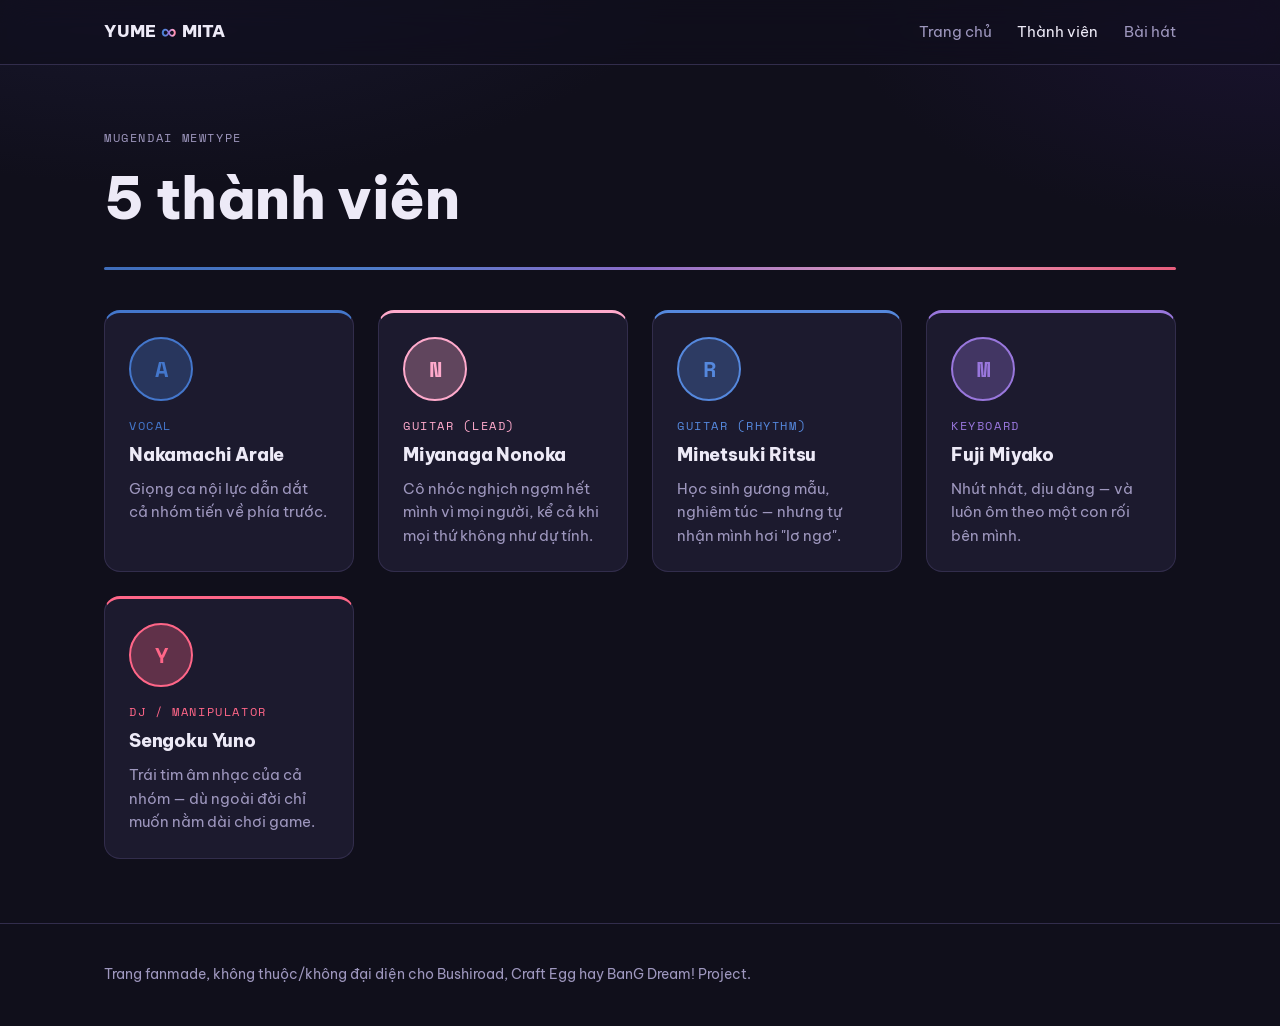
==== members/index.html @ 62a8d334 "Add files via upload" ====
<!DOCTYPE html>
<html lang="vi">
<head>
<meta charset="UTF-8">
<meta name="viewport" content="width=device-width, initial-scale=1.0">
<title>Thành viên — YUME∞MITA</title>
<link rel="preconnect" href="https://fonts.googleapis.com">
<link rel="preconnect" href="https://fonts.gstatic.com" crossorigin>
<link href="https://fonts.googleapis.com/css2?family=Be+Vietnam+Pro:wght@400;500;600;700;800;900&family=Space+Mono:wght@400;700&display=swap" rel="stylesheet">
<link rel="stylesheet" href="../css/style.css">
</head>
<body>

<nav class="nav">
  <div class="nav__inner">
    <a class="nav__logo" href="../index.html">YUME<span class="inf">∞</span>MITA</a>
    <ul class="nav__links">
      <li><a href="../index.html">Trang chủ</a></li>
      <li><a href="index.html" class="is-active">Thành viên</a></li>
      <li><a href="../songs/index.html">Bài hát</a></li>
    </ul>
  </div>
</nav>

<main class="container" style="padding-top:var(--space-5)">
  <p class="eyebrow">Mugendai MewType</p>
  <h1>5 thành viên</h1>
  <hr class="thread-rule">
  <div class="grid" id="members-grid"></div>
</main>

<footer class="site-footer">
  <div class="container">
    <p>Trang fanmade, không thuộc/không đại diện cho Bushiroad, Craft Egg hay BanG Dream! Project.</p>
  </div>
</footer>

<script src="../js/data.js"></script>
<script src="../js/main.js"></script>
<script>
  renderMemberGrid("members-grid", "");
</script>
</body>
</html>
---- css/style.css ----
/* ============================================================
   YUME∞MITA fansite — style.css
   Bảng màu lấy từ màu chính thức của 5 thành viên Mugendai MewType.
   Đổi màu/nội dung ở đây sẽ ảnh hưởng TOÀN BỘ trang (home, thành
   viên, bài hát) vì mọi trang đều dùng chung 1 file này.
   ============================================================ */

:root{
  /* --- nền & chữ: tông "bầu trời đêm / giấc mơ" --- */
  --bg: #100F1B;
  --bg-soft: radial-gradient(60rem 30rem at 12% -10%, #1b1a34 0%, transparent 60%),
             radial-gradient(50rem 26rem at 100% 0%, #1a1330 0%, transparent 55%),
             #100F1B;
  --surface: #1C1A2E;
  --surface-soft: #242138;
  --border: #322D4C;
  --text: #EDEAF7;
  --text-muted: #9E97BE;

  /* --- màu chính thức từng thành viên --- */
  --arale:  #4477CC;
  --nonoka: #FFAACC;
  --ritsu:  #5588DD;
  --miyako: #9977DD;
  --yuno:   #FF6688;

  /* dải màu "sợi chỉ ban nhạc" — thứ tự lạnh -> ấm, dùng làm chữ ký thị giác của trang */
  --thread: linear-gradient(90deg, var(--arale) 0%, var(--ritsu) 25%, var(--miyako) 50%, var(--nonoka) 75%, var(--yuno) 100%);

  --font-display: "Be Vietnam Pro", "Segoe UI", sans-serif;
  --font-mono: "Space Mono", ui-monospace, monospace;

  --radius-s: 10px;
  --radius-m: 16px;
  --radius-l: 24px;

  --space-1: .5rem;
  --space-2: 1rem;
  --space-3: 1.5rem;
  --space-4: 2.5rem;
  --space-5: 4rem;
  --space-6: 6rem;

  --max-w: 1120px;
}

*, *::before, *::after{ box-sizing: border-box; }
html{ scroll-behavior: smooth; }
body{
  margin: 0;
  background: var(--bg-soft);
  color: var(--text);
  font-family: var(--font-display);
  line-height: 1.6;
  -webkit-font-smoothing: antialiased;
}
img{ max-width: 100%; display:block; }
a{ color: inherit; text-decoration: none; }

:focus-visible{
  outline: 2px solid var(--yuno);
  outline-offset: 3px;
  border-radius: 4px;
}

.container{
  max-width: var(--max-w);
  margin: 0 auto;
  padding: 0 var(--space-3);
}

/* ---------- chữ ---------- */
.eyebrow{
  font-family: var(--font-mono);
  text-transform: uppercase;
  letter-spacing: .14em;
  font-size: .72rem;
  color: var(--text-muted);
  margin: 0 0 .4em;
}
h1,h2,h3{ font-weight: 800; margin: 0 0 .4em; letter-spacing: -.01em; }
h1{ font-size: clamp(2.2rem, 6vw, 3.6rem); }
h2{ font-size: clamp(1.5rem, 4vw, 2.1rem); }
h3{ font-size: 1.15rem; }
p{ margin: 0 0 1em; }
.text-muted{ color: var(--text-muted); }

/* ---------- sợi chỉ chia section (chữ ký của trang) ---------- */
.thread-rule{
  height: 3px;
  border: 0;
  border-radius: 3px;
  background: var(--thread);
  margin: 0 0 var(--space-4);
  opacity: .9;
}

/* ---------- nav ---------- */
.nav{
  position: sticky; top:0; z-index: 20;
  backdrop-filter: blur(14px) saturate(140%);
  background: rgba(16,15,27,.72);
  border-bottom: 1px solid var(--border);
}
.nav__inner{
  max-width: var(--max-w); margin:0 auto; padding: .9rem var(--space-3);
  display:flex; align-items:center; justify-content: space-between; gap: 1rem;
}
.nav__logo{
  font-weight: 800; font-size: 1.05rem; display:flex; align-items:center; gap:.3em;
}
.nav__logo .inf{
  background: var(--thread); -webkit-background-clip:text; background-clip:text; color:transparent;
  font-size: 1.3em;
}
.nav__links{ display:flex; gap: 1.6rem; list-style:none; margin:0; padding:0; font-size:.95rem; }
.nav__links a{ color: var(--text-muted); transition: color .15s; }
.nav__links a:hover, .nav__links a.is-active{ color: var(--text); }

/* ---------- hero (trang chủ) ---------- */
.hero{
  padding: var(--space-6) 0 var(--space-5);
  text-align:center;
  position:relative;
  overflow:hidden;
}
.hero::before{
  content:"∞";
  position:absolute; inset:0;
  font-family: var(--font-mono);
  font-size: 34rem; line-height:1;
  color: var(--surface-soft);
  opacity:.35;
  text-align:center;
  top: -8rem;
  z-index:-1;
  pointer-events:none;
}
.hero__word{
  font-size: clamp(2.6rem, 9vw, 5.2rem);
  font-weight: 800;
  letter-spacing: -.02em;
  margin-bottom: .3em;
}
.hero__word .inf{
  background: var(--thread); -webkit-background-clip:text; background-clip:text; color:transparent;
  display:inline-block;
}
@media (prefers-reduced-motion: no-preference){
  .hero__word .inf{ animation: pulse 3.2s ease-in-out infinite; }
}
@keyframes pulse{ 0%,100%{ transform: scale(1); } 50%{ transform: scale(1.06); } }

.hero__tagline{ max-width: 46ch; margin: 0 auto var(--space-4); color: var(--text-muted); font-size: 1.05rem; }
.hero__stats{ display:flex; gap: var(--space-4); justify-content:center; flex-wrap:wrap; margin-top: var(--space-3); }
.hero__stat b{ display:block; font-size: 1.6rem; font-family: var(--font-mono); }
.hero__stat span{ font-size:.8rem; color:var(--text-muted); }

/* ---------- section ---------- */
.section{ padding: var(--space-5) 0; }
.section__head{ display:flex; align-items:flex-end; justify-content:space-between; gap:1rem; margin-bottom: var(--space-3); flex-wrap:wrap; }
.section__head a{ font-family: var(--font-mono); font-size:.85rem; color: var(--text-muted); white-space:nowrap; }
.section__head a:hover{ color: var(--text); }

/* ---------- lưới thẻ ---------- */
.grid{ display:grid; grid-template-columns: repeat(auto-fit, minmax(220px,1fr)); gap: var(--space-3); }

/* ---------- member card ---------- */
.member-card{
  --accent: var(--yuno);
  background: var(--surface);
  border: 1px solid var(--border);
  border-top: 3px solid var(--accent);
  border-radius: var(--radius-m);
  padding: var(--space-3);
  transition: transform .18s ease, border-color .18s ease, background .18s ease;
  display:block;
}
.member-card:hover{ transform: translateY(-4px); background: var(--surface-soft); }
.member-card__avatar{
  width: 64px; height:64px; border-radius:50%;
  background: color-mix(in srgb, var(--accent) 30%, var(--surface));
  border: 2px solid var(--accent);
  color: var(--accent);
  display:flex; align-items:center; justify-content:center;
  font-family: var(--font-mono); font-size: 1.4rem; font-weight:700;
  margin-bottom: var(--space-2);
}
.member-card .eyebrow{ color: var(--accent); }
.member-card__tagline{ font-size:.92rem; color: var(--text-muted); margin:0; }

/* ---------- trang chi tiết thành viên ---------- */
.member-hero{
  --accent: var(--yuno);
  border-radius: var(--radius-l);
  padding: var(--space-4);
  background: linear-gradient(160deg, color-mix(in srgb, var(--accent) 22%, var(--surface)) 0%, var(--surface) 65%);
  border: 1px solid var(--border);
  display:flex; gap: var(--space-4); align-items:center; flex-wrap:wrap;
  margin-bottom: var(--space-4);
}
.member-hero__avatar{
  width: 120px; height:120px; border-radius:50%; flex-shrink:0;
  background: color-mix(in srgb, var(--accent) 32%, var(--surface));
  border: 3px solid var(--accent); color: var(--accent);
  display:flex; align-items:center; justify-content:center;
  font-family: var(--font-mono); font-size: 2.6rem; font-weight:700;
}
.member-hero .eyebrow{ color: var(--accent); }

.stat-panel{
  display:grid; grid-template-columns: repeat(auto-fit,minmax(160px,1fr));
  gap: 1px; background: var(--border);
  border: 1px solid var(--border); border-radius: var(--radius-m);
  overflow:hidden; margin-bottom: var(--space-4);
}
.stat-panel__item{ background: var(--surface); padding: var(--space-2) var(--space-3); }
.stat-panel__item .eyebrow{ margin-bottom:.25em; }
.stat-panel__item strong{ font-family: var(--font-mono); font-size:1.05rem; }

.credit-chip{
  display:inline-block; font-family: var(--font-mono); font-size:.78rem;
  border: 1px solid var(--border); border-radius: 999px; padding: .3em .9em;
  margin: 0 .4em .4em 0; color: var(--text-muted);
}

/* ---------- song card / list ---------- */
.song-card{
  background: var(--surface); border:1px solid var(--border); border-radius: var(--radius-m);
  padding: var(--space-3); display:flex; flex-direction:column; gap:.6em;
  transition: transform .18s ease, background .18s ease;
}
.song-card:hover{ transform: translateY(-4px); background: var(--surface-soft); }
.song-card__title{ font-family: var(--font-mono); font-size:1.05rem; font-weight:700; }
.song-card__credits{ display:flex; flex-wrap:wrap; gap:.3em; }
.song-card__credits .dot{
  width:.55em; height:.55em; border-radius:50%; display:inline-block; margin-right:.35em;
}

.lyrics-grid{ display:grid; grid-template-columns: 1fr 1fr; gap: var(--space-3); margin-bottom: var(--space-3); }
@media (max-width: 760px){ .lyrics-grid{ grid-template-columns: 1fr; } }
.lyrics-box{
  background: var(--surface); border:1px dashed var(--border); border-radius: var(--radius-m);
  padding: var(--space-3); min-height: 220px; white-space: pre-wrap;
  color: var(--text-muted); font-size:.95rem;
}
.lyrics-box strong{ display:block; color: var(--text); margin-bottom:.6em; font-family: var(--font-mono); font-size:.85rem; text-transform:uppercase; letter-spacing:.08em; }
.note-box{
  background: var(--surface); border:1px dashed var(--border); border-radius: var(--radius-m);
  padding: var(--space-3); color: var(--text-muted); font-size:.92rem;
}

/* ---------- footer ---------- */
.site-footer{ border-top:1px solid var(--border); padding: var(--space-4) 0; margin-top: var(--space-5); }
.site-footer p{ color: var(--text-muted); font-size:.85rem; margin:0; }

/* ---------- misc ---------- */
.btn{
  display:inline-block; font-family: var(--font-mono); font-size:.85rem;
  border:1px solid var(--border); border-radius:999px; padding:.7em 1.4em;
  color: var(--text); transition: border-color .15s, background .15s;
}
.btn:hover{ border-color: var(--yuno); background: var(--surface-soft); }
.empty-state{ text-align:center; padding: var(--space-5) 0; color: var(--text-muted); }
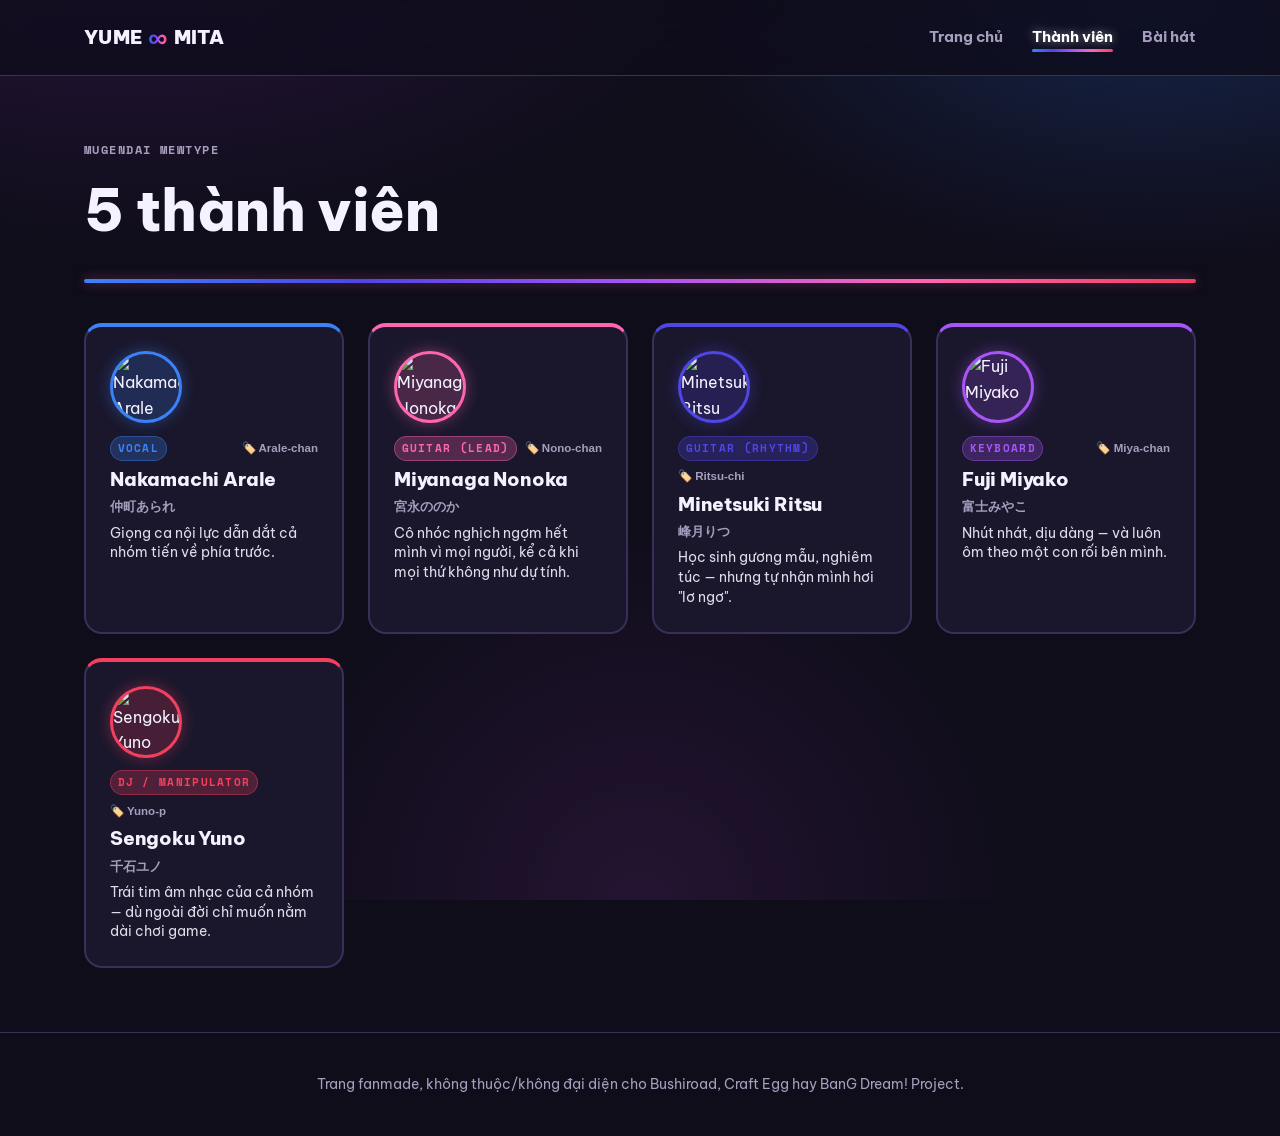
==== commit cfd5fcf5: "Add files via upload" ====
--- a/members/index.html
+++ b/members/index.html
@@ -8,6 +8,7 @@
 <link rel="preconnect" href="https://fonts.gstatic.com" crossorigin>
 <link href="https://fonts.googleapis.com/css2?family=Be+Vietnam+Pro:wght@400;500;600;700;800;900&family=Space+Mono:wght@400;700&display=swap" rel="stylesheet">
 <link rel="stylesheet" href="../css/style.css">
+<link rel="stylesheet" href="https://cdnjs.cloudflare.com/ajax/libs/font-awesome/6.5.1/css/all.min.css">
 </head>
 <body>
 
--- a/css/style.css
+++ b/css/style.css
@@ -1,38 +1,37 @@
 /* ============================================================
    YUME∞MITA fansite — style.css
-   Bảng màu lấy từ màu chính thức của 5 thành viên Mugendai MewType.
-   Đổi màu/nội dung ở đây sẽ ảnh hưởng TOÀN BỘ trang (home, thành
-   viên, bài hát) vì mọi trang đều dùng chung 1 file này.
+   Giao diện rực rỡ phong cách Yumemita / BanG Dream!
    ============================================================ */
 
 :root{
-  /* --- nền & chữ: tông "bầu trời đêm / giấc mơ" --- */
-  --bg: #100F1B;
-  --bg-soft: radial-gradient(60rem 30rem at 12% -10%, #1b1a34 0%, transparent 60%),
-             radial-gradient(50rem 26rem at 100% 0%, #1a1330 0%, transparent 55%),
-             #100F1B;
-  --surface: #1C1A2E;
-  --surface-soft: #242138;
-  --border: #322D4C;
-  --text: #EDEAF7;
-  --text-muted: #9E97BE;
-
-  /* --- màu chính thức từng thành viên --- */
-  --arale:  #4477CC;
-  --nonoka: #FFAACC;
-  --ritsu:  #5588DD;
-  --miyako: #9977DD;
-  --yuno:   #FF6688;
-
-  /* dải màu "sợi chỉ ban nhạc" — thứ tự lạnh -> ấm, dùng làm chữ ký thị giác của trang */
+  --bg: #0f0d1a;
+  --bg-soft: radial-gradient(65rem 35rem at 10% -10%, #2a163d 0%, transparent 60%),
+             radial-gradient(55rem 30rem at 90% 0%, #162447 0%, transparent 55%),
+             radial-gradient(40rem 40rem at 50% 100%, #241432 0%, transparent 60%),
+             #0f0d1a;
+  --surface: #1a172c;
+  --surface-soft: #231f3b;
+  --surface-hover: #2d284a;
+  --border: #383058;
+  --border-light: #4c4276;
+  --text: #f5f2ff;
+  --text-muted: #a69ebd;
+
+  /* màu chính thức 5 thành viên Mugendai MewType */
+  --arale:  #3b82f6; 
+  --nonoka: #ff66b2; 
+  --ritsu:  #4f46e5; 
+  --miyako: #a855f7; 
+  --yuno:   #f43f5e; 
+
   --thread: linear-gradient(90deg, var(--arale) 0%, var(--ritsu) 25%, var(--miyako) 50%, var(--nonoka) 75%, var(--yuno) 100%);
 
   --font-display: "Be Vietnam Pro", "Segoe UI", sans-serif;
   --font-mono: "Space Mono", ui-monospace, monospace;
 
   --radius-s: 10px;
-  --radius-m: 16px;
-  --radius-l: 24px;
+  --radius-m: 18px;
+  --radius-l: 28px;
 
   --space-1: .5rem;
   --space-2: 1rem;
@@ -41,7 +40,7 @@
   --space-5: 4rem;
   --space-6: 6rem;
 
-  --max-w: 1120px;
+  --max-w: 1160px;
 }
 
 *, *::before, *::after{ box-sizing: border-box; }
@@ -49,6 +48,7 @@
 body{
   margin: 0;
   background: var(--bg-soft);
+  background-attachment: fixed;
   color: var(--text);
   font-family: var(--font-display);
   line-height: 1.6;
@@ -58,9 +58,9 @@
 a{ color: inherit; text-decoration: none; }
 
 :focus-visible{
-  outline: 2px solid var(--yuno);
+  outline: 2px solid var(--nonoka);
   outline-offset: 3px;
-  border-radius: 4px;
+  border-radius: 6px;
 }
 
 .container{
@@ -69,55 +69,57 @@
   padding: 0 var(--space-3);
 }
 
-/* ---------- chữ ---------- */
 .eyebrow{
   font-family: var(--font-mono);
   text-transform: uppercase;
-  letter-spacing: .14em;
-  font-size: .72rem;
+  letter-spacing: .12em;
+  font-size: .75rem;
+  font-weight: 700;
   color: var(--text-muted);
   margin: 0 0 .4em;
 }
 h1,h2,h3{ font-weight: 800; margin: 0 0 .4em; letter-spacing: -.01em; }
 h1{ font-size: clamp(2.2rem, 6vw, 3.6rem); }
-h2{ font-size: clamp(1.5rem, 4vw, 2.1rem); }
-h3{ font-size: 1.15rem; }
+h2{ font-size: clamp(1.5rem, 4vw, 2.2rem); }
+h3{ font-size: 1.2rem; }
 p{ margin: 0 0 1em; }
 .text-muted{ color: var(--text-muted); }
 
-/* ---------- sợi chỉ chia section (chữ ký của trang) ---------- */
 .thread-rule{
-  height: 3px;
+  height: 4px;
   border: 0;
-  border-radius: 3px;
+  border-radius: 4px;
   background: var(--thread);
   margin: 0 0 var(--space-4);
-  opacity: .9;
-}
-
-/* ---------- nav ---------- */
+  box-shadow: 0 0 12px rgba(255,102,178,0.4);
+}
+
 .nav{
-  position: sticky; top:0; z-index: 20;
-  backdrop-filter: blur(14px) saturate(140%);
-  background: rgba(16,15,27,.72);
+  position: sticky; top:0; z-index: 50;
+  backdrop-filter: blur(16px) saturate(160%);
+  background: rgba(15, 13, 26, 0.82);
   border-bottom: 1px solid var(--border);
 }
 .nav__inner{
-  max-width: var(--max-w); margin:0 auto; padding: .9rem var(--space-3);
+  max-width: var(--max-w); margin:0 auto; padding: 1rem var(--space-3);
   display:flex; align-items:center; justify-content: space-between; gap: 1rem;
 }
 .nav__logo{
-  font-weight: 800; font-size: 1.05rem; display:flex; align-items:center; gap:.3em;
+  font-weight: 900; font-size: 1.2rem; display:flex; align-items:center; gap:.3em;
+  letter-spacing: .02em;
 }
 .nav__logo .inf{
   background: var(--thread); -webkit-background-clip:text; background-clip:text; color:transparent;
-  font-size: 1.3em;
-}
-.nav__links{ display:flex; gap: 1.6rem; list-style:none; margin:0; padding:0; font-size:.95rem; }
-.nav__links a{ color: var(--text-muted); transition: color .15s; }
-.nav__links a:hover, .nav__links a.is-active{ color: var(--text); }
-
-/* ---------- hero (trang chủ) ---------- */
+  font-size: 1.4em;
+}
+.nav__links{ display:flex; gap: 1.8rem; list-style:none; margin:0; padding:0; font-size:.95rem; font-weight:700; }
+.nav__links a{ color: var(--text-muted); transition: all .2s ease; position:relative; }
+.nav__links a:hover, .nav__links a.is-active{ color: #ffffff; text-shadow: 0 0 10px rgba(255,255,255,0.5); }
+.nav__links a.is-active::after{
+  content:""; position:absolute; bottom:-6px; left:0; right:0; height:3px;
+  background: var(--thread); border-radius:3px;
+}
+
 .hero{
   padding: var(--space-6) 0 var(--space-5);
   text-align:center;
@@ -128,137 +130,271 @@
   content:"∞";
   position:absolute; inset:0;
   font-family: var(--font-mono);
-  font-size: 34rem; line-height:1;
-  color: var(--surface-soft);
-  opacity:.35;
+  font-size: 36rem; line-height:1;
+  background: var(--thread); -webkit-background-clip:text; background-clip:text; color:transparent;
+  opacity:.12;
   text-align:center;
-  top: -8rem;
+  top: -10rem;
   z-index:-1;
   pointer-events:none;
+  filter: blur(4px);
 }
 .hero__word{
-  font-size: clamp(2.6rem, 9vw, 5.2rem);
-  font-weight: 800;
+  font-size: clamp(2.8rem, 9vw, 5.5rem);
+  font-weight: 900;
   letter-spacing: -.02em;
   margin-bottom: .3em;
+  text-shadow: 0 10px 30px rgba(0,0,0,0.5);
 }
 .hero__word .inf{
   background: var(--thread); -webkit-background-clip:text; background-clip:text; color:transparent;
   display:inline-block;
+  filter: drop-shadow(0 0 15px rgba(255, 102, 178, 0.6));
 }
 @media (prefers-reduced-motion: no-preference){
   .hero__word .inf{ animation: pulse 3.2s ease-in-out infinite; }
 }
-@keyframes pulse{ 0%,100%{ transform: scale(1); } 50%{ transform: scale(1.06); } }
-
-.hero__tagline{ max-width: 46ch; margin: 0 auto var(--space-4); color: var(--text-muted); font-size: 1.05rem; }
+@keyframes pulse{ 0%,100%{ transform: scale(1); } 50%{ transform: scale(1.08); } }
+
+.hero__tagline{ max-width: 48ch; margin: 0 auto var(--space-4); color: var(--text); font-size: 1.1rem; opacity:.9; }
 .hero__stats{ display:flex; gap: var(--space-4); justify-content:center; flex-wrap:wrap; margin-top: var(--space-3); }
-.hero__stat b{ display:block; font-size: 1.6rem; font-family: var(--font-mono); }
-.hero__stat span{ font-size:.8rem; color:var(--text-muted); }
-
-/* ---------- section ---------- */
+.hero__stat{
+  background: rgba(28, 24, 46, 0.7);
+  border: 1px solid var(--border-light);
+  padding: .8rem 1.6rem;
+  border-radius: var(--radius-m);
+  backdrop-filter: blur(8px);
+  box-shadow: 0 8px 20px rgba(0,0,0,0.2);
+}
+.hero__stat b{ display:block; font-size: 1.7rem; font-family: var(--font-mono); color: var(--nonoka); text-shadow: 0 0 10px rgba(255,102,178,0.4); }
+.hero__stat span{ font-size:.82rem; color:var(--text-muted); font-weight:600; }
+
 .section{ padding: var(--space-5) 0; }
 .section__head{ display:flex; align-items:flex-end; justify-content:space-between; gap:1rem; margin-bottom: var(--space-3); flex-wrap:wrap; }
-.section__head a{ font-family: var(--font-mono); font-size:.85rem; color: var(--text-muted); white-space:nowrap; }
-.section__head a:hover{ color: var(--text); }
-
-/* ---------- lưới thẻ ---------- */
+.section__head a{ font-family: var(--font-mono); font-size:.9rem; font-weight:700; color: var(--nonoka); white-space:nowrap; }
+.section__head a:hover{ text-decoration:underline; text-shadow:0 0 8px rgba(255,102,178,0.5); }
+
 .grid{ display:grid; grid-template-columns: repeat(auto-fit, minmax(220px,1fr)); gap: var(--space-3); }
 
-/* ---------- member card ---------- */
 .member-card{
   --accent: var(--yuno);
   background: var(--surface);
-  border: 1px solid var(--border);
-  border-top: 3px solid var(--accent);
+  border: 2px solid var(--border);
+  border-top: 4px solid var(--accent);
   border-radius: var(--radius-m);
   padding: var(--space-3);
-  transition: transform .18s ease, border-color .18s ease, background .18s ease;
-  display:block;
-}
-.member-card:hover{ transform: translateY(-4px); background: var(--surface-soft); }
+  transition: all .25s cubic-bezier(0.175, 0.885, 0.32, 1.275);
+  display:flex; flex-direction:column; gap:.8rem;
+  position:relative;
+  overflow:hidden;
+}
+.member-card:hover{
+  transform: translateY(-6px);
+  border-color: var(--accent);
+  box-shadow: 0 12px 30px rgba(0,0,0,0.4), 0 0 20px color-mix(in srgb, var(--accent) 30%, transparent);
+  background: var(--surface-soft);
+}
+
+.member-card__avatar-wrap, .member-card__avatar{
+  width: 72px; height:72px; border-radius:50%;
+  border: 3px solid var(--accent);
+  box-shadow: 0 0 15px color-mix(in srgb, var(--accent) 40%, transparent);
+  flex-shrink:0; overflow:hidden;
+  background: color-mix(in srgb, var(--accent) 20%, var(--surface));
+  display:flex; align-items:center; justify-content:center;
+}
+.member-card__img{ width:100%; height:100%; object-fit:cover; }
 .member-card__avatar{
-  width: 64px; height:64px; border-radius:50%;
-  background: color-mix(in srgb, var(--accent) 30%, var(--surface));
-  border: 2px solid var(--accent);
+  color: var(--accent); font-family: var(--font-mono); font-size: 1.6rem; font-weight:800;
+}
+.member-card__badge-row{ display:flex; justify-content:space-between; align-items:center; flex-wrap:wrap; gap:.4rem; }
+.member-card__role{
+  background: color-mix(in srgb, var(--accent) 25%, transparent);
   color: var(--accent);
-  display:flex; align-items:center; justify-content:center;
-  font-family: var(--font-mono); font-size: 1.4rem; font-weight:700;
-  margin-bottom: var(--space-2);
-}
-.member-card .eyebrow{ color: var(--accent); }
-.member-card__tagline{ font-size:.92rem; color: var(--text-muted); margin:0; }
-
-/* ---------- trang chi tiết thành viên ---------- */
+  padding: .25em .6em; border-radius: 999px;
+  border: 1px solid color-mix(in srgb, var(--accent) 40%, transparent);
+  font-size: .68rem; margin:0;
+}
+.member-card__nickname{ font-size:.72rem; color: var(--text-muted); font-weight:600; }
+.member-card h3{ margin: .2rem 0 .1rem; font-size: 1.2rem; }
+.member-card__jp{ font-size:.82rem; color: var(--text-muted); font-weight:600; margin-bottom:.4rem; }
+.member-card__tagline{ font-size:.88rem; color: var(--text); margin:0; opacity:.9; line-height:1.4; }
+
 .member-hero{
   --accent: var(--yuno);
   border-radius: var(--radius-l);
   padding: var(--space-4);
-  background: linear-gradient(160deg, color-mix(in srgb, var(--accent) 22%, var(--surface)) 0%, var(--surface) 65%);
-  border: 1px solid var(--border);
+  background: linear-gradient(135deg, color-mix(in srgb, var(--accent) 28%, var(--surface)) 0%, var(--surface) 80%);
+  border: 2px solid color-mix(in srgb, var(--accent) 40%, var(--border));
+  box-shadow: 0 15px 35px rgba(0,0,0,0.3), 0 0 25px color-mix(in srgb, var(--accent) 25%, transparent);
   display:flex; gap: var(--space-4); align-items:center; flex-wrap:wrap;
   margin-bottom: var(--space-4);
 }
-.member-hero__avatar{
-  width: 120px; height:120px; border-radius:50%; flex-shrink:0;
-  background: color-mix(in srgb, var(--accent) 32%, var(--surface));
-  border: 3px solid var(--accent); color: var(--accent);
+.member-hero__avatar-wrap, .member-hero__avatar{
+  width: 130px; height:130px; border-radius:50%; flex-shrink:0;
+  border: 4px solid var(--accent);
+  box-shadow: 0 0 25px color-mix(in srgb, var(--accent) 50%, transparent);
+  overflow:hidden;
+  background: color-mix(in srgb, var(--accent) 30%, var(--surface));
   display:flex; align-items:center; justify-content:center;
-  font-family: var(--font-mono); font-size: 2.6rem; font-weight:700;
-}
-.member-hero .eyebrow{ color: var(--accent); }
+}
+.member-hero__img{ width:100%; height:100%; object-fit:cover; }
+.member-hero__avatar{ color: var(--accent); font-family: var(--font-mono); font-size: 2.8rem; font-weight:800; }
+
+.hero-badges{ display:flex; gap:.5rem; align-items:center; flex-wrap:wrap; margin-bottom:.4rem; }
+.member-role-tag{
+  background: var(--accent); color:#ffffff; font-weight:800; padding:.3em .8em;
+  border-radius:999px; font-size:.75rem; text-shadow:0 1px 2px rgba(0,0,0,0.3);
+}
+.hero-nickname{
+  background: rgba(255,255,255,0.1); border:1px solid rgba(255,255,255,0.2);
+  color: var(--text); padding:.25em .7em; border-radius:999px; font-size:.78rem; font-weight:700;
+}
+.hero-title{ font-size: clamp(2rem, 5vw, 3rem); margin: 0 0 .1em; text-shadow: 0 2px 10px rgba(0,0,0,0.4); }
+.hero-sub{ color: var(--text-muted); font-size:1.05rem; margin:0 0 1rem; }
+
+.social-bar{ display:flex; flex-wrap:wrap; gap:.6rem; margin-top:.8rem; }
+.social-btn{
+  display:inline-flex; align-items:center; gap:.5rem;
+  padding: .5rem 1.1rem; border-radius: 999px;
+  font-size: .82rem; font-weight: 700; color: #ffffff;
+  box-shadow: 0 4px 12px rgba(0,0,0,0.2);
+  transition: all .2s ease;
+  border: 1px solid rgba(255,255,255,0.15);
+}
+.social-btn:hover{ transform: translateY(-3px) scale(1.03); box-shadow: 0 8px 20px rgba(0,0,0,0.35); }
+.social-btn--twitter{ background: #111116; border-color: #33333d; }
+.social-btn--twitter:hover{ background: #1da1f2; }
+.social-btn--instagram{ background: linear-gradient(45deg, #f09433 0%, #e6683c 25%, #dc2743 50%, #cc2366 75%, #bc1888 100%); }
+.social-btn--youtube{ background: #ff0000; }
+.social-btn--tiktok{ background: #010101; border-color: #fe2c55; }
+.social-btn--tiktok:hover{ box-shadow: 0 0 15px #fe2c55; }
+.social-btn--note{ background: #00c48c; }
 
 .stat-panel{
   display:grid; grid-template-columns: repeat(auto-fit,minmax(160px,1fr));
-  gap: 1px; background: var(--border);
-  border: 1px solid var(--border); border-radius: var(--radius-m);
+  gap: 1px; background: var(--border-light);
+  border: 1px solid var(--border-light); border-radius: var(--radius-m);
   overflow:hidden; margin-bottom: var(--space-4);
+  box-shadow: 0 8px 20px rgba(0,0,0,0.2);
 }
 .stat-panel__item{ background: var(--surface); padding: var(--space-2) var(--space-3); }
-.stat-panel__item .eyebrow{ margin-bottom:.25em; }
+.stat-panel__item .eyebrow{ margin-bottom:.25em; color: var(--nonoka); }
 .stat-panel__item strong{ font-family: var(--font-mono); font-size:1.05rem; }
 
+.detail-section{
+  background: var(--surface);
+  border: 1px solid var(--border);
+  border-radius: var(--radius-m);
+  padding: var(--space-3) var(--space-4);
+  margin-bottom: var(--space-4);
+}
+.detail-section h3{ display:flex; align-items:center; gap:.5rem; margin-bottom: 1rem; }
+.section-dot{ width: 10px; height: 10px; border-radius: 50%; display:inline-block; }
+.bio-text{ font-size: 1.02rem; line-height: 1.7; color: var(--text); margin:0; }
+
+.gallery-grid{
+  display: grid;
+  grid-template-columns: repeat(auto-fill, minmax(160px, 1fr));
+  gap: 1rem;
+}
+.gallery-item{
+  position: relative;
+  aspect-ratio: 1;
+  border-radius: var(--radius-s);
+  overflow: hidden;
+  cursor: pointer;
+  border: 2px solid var(--border-light);
+  background: var(--surface-soft);
+  transition: all .25s ease;
+}
+.gallery-item img{
+  width: 100%; height: 100%; object-fit: cover;
+  transition: transform .3s ease;
+}
+.gallery-item:hover{
+  border-color: var(--nonoka);
+  transform: scale(1.03);
+  box-shadow: 0 8px 20px rgba(0,0,0,0.4), 0 0 15px rgba(255,102,178,0.3);
+}
+.gallery-item:hover img{ transform: scale(1.08); }
+.gallery-overlay{
+  position: absolute; inset: 0;
+  background: rgba(15, 13, 26, 0.65);
+  display: flex; align-items: center; justify-content: center;
+  gap: .4rem; color: #ffffff; font-size: .85rem; font-weight: 700;
+  opacity: 0; transition: opacity .25s ease;
+}
+.gallery-item:hover .gallery-overlay{ opacity: 1; }
+
+.lightbox-modal{
+  position: fixed; inset: 0; z-index: 1000;
+  background: rgba(10, 8, 18, 0.88);
+  backdrop-filter: blur(12px);
+  display: flex; align-items: center; justify-content: center;
+  padding: 1.5rem;
+  opacity: 0; pointer-events: none;
+  transition: opacity .25s ease;
+}
+.lightbox-modal.is-open{ opacity: 1; pointer-events: auto; }
+.lightbox-content{
+  position: relative; max-width: 90vw; max-height: 85vh;
+  border-radius: var(--radius-m); overflow: hidden;
+  box-shadow: 0 20px 50px rgba(0,0,0,0.7), 0 0 30px rgba(255,102,178,0.3);
+  border: 2px solid var(--border-light);
+}
+.lightbox-content img{ max-width: 100%; max-height: 85vh; object-fit: contain; }
+.lightbox-close{
+  position: absolute; top: 12px; right: 12px;
+  width: 36px; height: 36px; border-radius: 50%;
+  background: rgba(0,0,0,0.7); color: #ffffff;
+  border: 1px solid rgba(255,255,255,0.3);
+  font-size: 1.5rem; font-weight: bold; cursor: pointer;
+  display: flex; align-items: center; justify-content: center;
+  transition: background .2s ease;
+}
+.lightbox-close:hover{ background: var(--nonoka); border-color: var(--nonoka); }
+
 .credit-chip{
-  display:inline-block; font-family: var(--font-mono); font-size:.78rem;
-  border: 1px solid var(--border); border-radius: 999px; padding: .3em .9em;
-  margin: 0 .4em .4em 0; color: var(--text-muted);
-}
-
-/* ---------- song card / list ---------- */
+  display:inline-block; font-family: var(--font-mono); font-size:.8rem; font-weight:700;
+  background: var(--surface-soft); border: 1px solid var(--border-light);
+  border-radius: 999px; padding: .4em 1em;
+  margin: 0 .4em .4em 0; color: var(--text);
+  box-shadow: 0 2px 8px rgba(0,0,0,0.15);
+}
+
 .song-card{
-  background: var(--surface); border:1px solid var(--border); border-radius: var(--radius-m);
+  background: var(--surface); border:2px solid var(--border); border-radius: var(--radius-m);
   padding: var(--space-3); display:flex; flex-direction:column; gap:.6em;
-  transition: transform .18s ease, background .18s ease;
-}
-.song-card:hover{ transform: translateY(-4px); background: var(--surface-soft); }
-.song-card__title{ font-family: var(--font-mono); font-size:1.05rem; font-weight:700; }
-.song-card__credits{ display:flex; flex-wrap:wrap; gap:.3em; }
+  transition: all .22s ease;
+}
+.song-card:hover{ transform: translateY(-4px); border-color: var(--miyako); background: var(--surface-soft); box-shadow: 0 10px 25px rgba(153,102,255,0.25); }
+.song-card__title{ font-family: var(--font-mono); font-size:1.15rem; font-weight:800; color:var(--text); }
+.song-card__credits{ display:flex; flex-wrap:wrap; gap:.4em; }
 .song-card__credits .dot{
-  width:.55em; height:.55em; border-radius:50%; display:inline-block; margin-right:.35em;
+  width:.65em; height:.65em; border-radius:50%; display:inline-block; margin-right:.35em; box-shadow:0 0 6px currentColor;
 }
 
 .lyrics-grid{ display:grid; grid-template-columns: 1fr 1fr; gap: var(--space-3); margin-bottom: var(--space-3); }
 @media (max-width: 760px){ .lyrics-grid{ grid-template-columns: 1fr; } }
 .lyrics-box{
-  background: var(--surface); border:1px dashed var(--border); border-radius: var(--radius-m);
+  background: var(--surface); border:1px solid var(--border-light); border-radius: var(--radius-m);
   padding: var(--space-3); min-height: 220px; white-space: pre-wrap;
-  color: var(--text-muted); font-size:.95rem;
-}
-.lyrics-box strong{ display:block; color: var(--text); margin-bottom:.6em; font-family: var(--font-mono); font-size:.85rem; text-transform:uppercase; letter-spacing:.08em; }
+  color: var(--text); font-size:.98rem; line-height: 1.7;
+}
+.lyrics-box strong{ display:block; color: var(--nonoka); margin-bottom:.8em; font-family: var(--font-mono); font-size:.85rem; text-transform:uppercase; letter-spacing:.08em; }
 .note-box{
-  background: var(--surface); border:1px dashed var(--border); border-radius: var(--radius-m);
-  padding: var(--space-3); color: var(--text-muted); font-size:.92rem;
-}
-
-/* ---------- footer ---------- */
-.site-footer{ border-top:1px solid var(--border); padding: var(--space-4) 0; margin-top: var(--space-5); }
-.site-footer p{ color: var(--text-muted); font-size:.85rem; margin:0; }
-
-/* ---------- misc ---------- */
+  background: var(--surface); border:1px solid var(--border-light); border-radius: var(--radius-m);
+  padding: var(--space-3); color: var(--text-muted); font-size:.95rem;
+}
+
+.site-footer{ border-top:1px solid var(--border); padding: var(--space-4) 0; margin-top: var(--space-5); text-align:center; }
+.site-footer p{ color: var(--text-muted); font-size:.88rem; margin:0; }
+
 .btn{
-  display:inline-block; font-family: var(--font-mono); font-size:.85rem;
-  border:1px solid var(--border); border-radius:999px; padding:.7em 1.4em;
-  color: var(--text); transition: border-color .15s, background .15s;
-}
-.btn:hover{ border-color: var(--yuno); background: var(--surface-soft); }
+  display:inline-flex; align-items:center; gap:.4rem; font-family: var(--font-mono); font-size:.85rem; font-weight:700;
+  background: var(--surface-soft); border:1px solid var(--border-light); border-radius:999px; padding:.7em 1.4em;
+  color: var(--text); transition: all .2s ease; box-shadow: 0 4px 12px rgba(0,0,0,0.15);
+}
+.btn:hover{ border-color: var(--nonoka); background: var(--nonoka); color:#ffffff; transform:translateY(-2px); }
 .empty-state{ text-align:center; padding: var(--space-5) 0; color: var(--text-muted); }
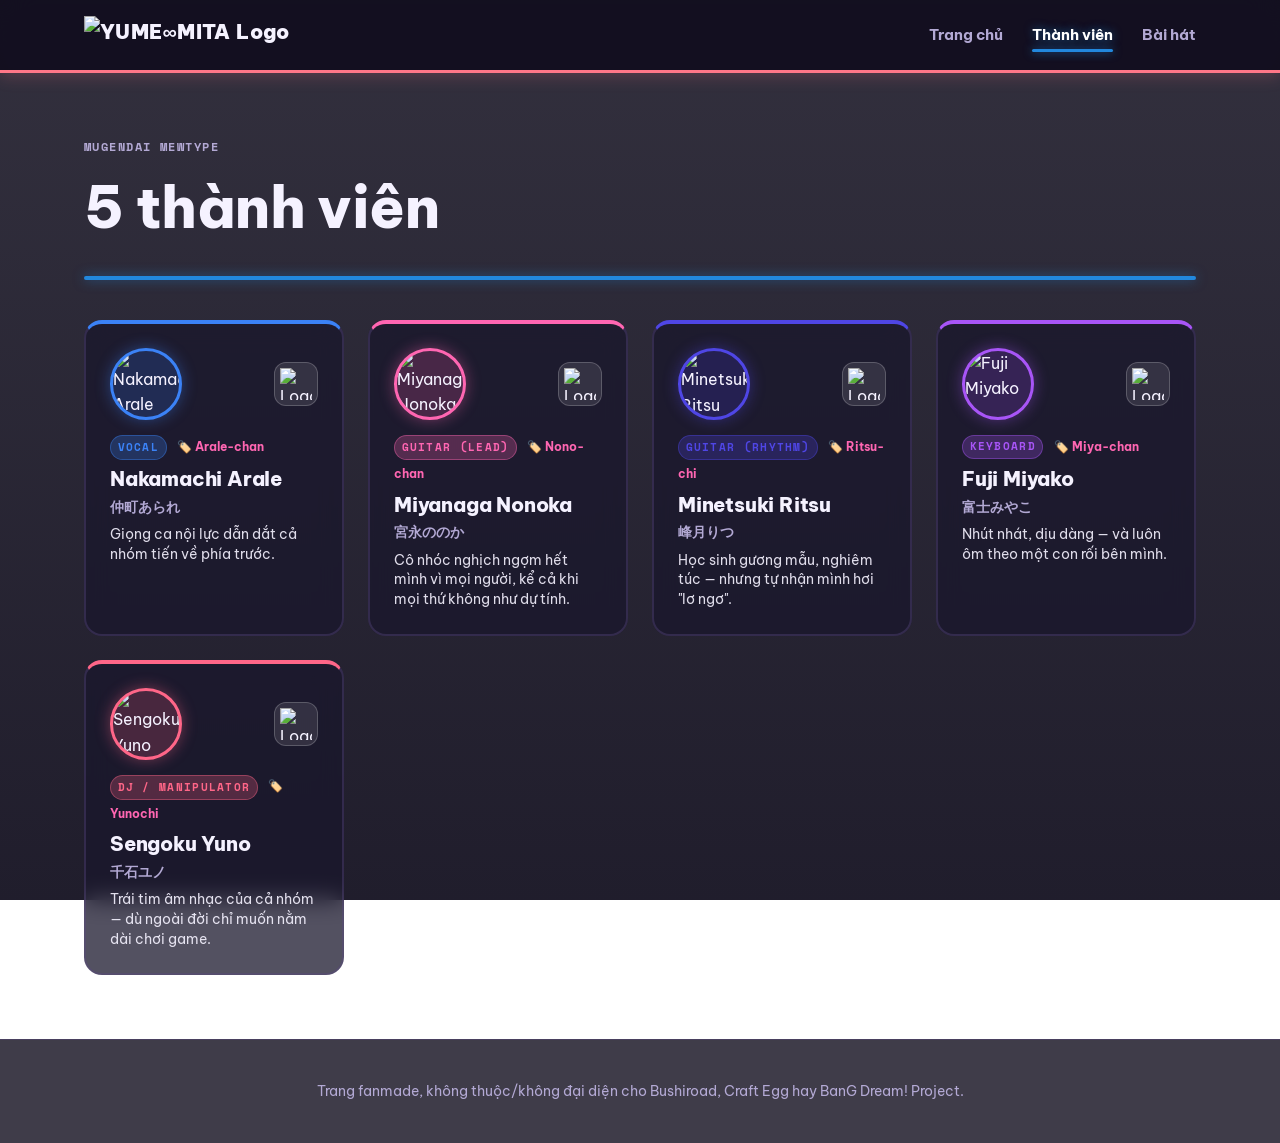
==== commit d920187e: "xd" ====
--- a/members/index.html
+++ b/members/index.html
@@ -14,7 +14,9 @@
 
 <nav class="nav">
   <div class="nav__inner">
-    <a class="nav__logo" href="../index.html">YUME<span class="inf">∞</span>MITA</a>
+    <a class="nav__logo" href="../index.html">
+     <img src="https://anime.bang-dream.com/yumemita/wordpress/wp-content/themes/yumemita_v2/assets/images/img_logo-sub.webp" alt="YUME∞MITA Logo" class="nav__logo-img">
+   </a>
     <ul class="nav__links">
       <li><a href="../index.html">Trang chủ</a></li>
       <li><a href="index.html" class="is-active">Thành viên</a></li>
--- a/css/style.css
+++ b/css/style.css
@@ -1,28 +1,26 @@
 /* ============================================================
-   YUME∞MITA fansite — style.css
-   Giao diện rực rỡ phong cách Yumemita / BanG Dream!
+   YUME∞MITA — css/style.css (BẢN SỬA LỖI HOÀN CHỈNH 100%)
    ============================================================ */
 
 :root{
-  --bg: #0f0d1a;
-  --bg-soft: radial-gradient(65rem 35rem at 10% -10%, #2a163d 0%, transparent 60%),
-             radial-gradient(55rem 30rem at 90% 0%, #162447 0%, transparent 55%),
-             radial-gradient(40rem 40rem at 50% 100%, #241432 0%, transparent 60%),
-             #0f0d1a;
-  --surface: #1a172c;
-  --surface-soft: #231f3b;
-  --surface-hover: #2d284a;
-  --border: #383058;
-  --border-light: #4c4276;
+  /* --- Nền hình ảnh dìm tối --- */
+  --bg-overlay: linear-gradient(180deg, rgba(15, 12, 28, 0.85) 0%, rgba(15, 12, 28, 0.93) 100%);
+  --bg-image: url('https://images.unsplash.com/photo-1518709268805-4e9042af9f23?auto=format&fit=crop&w=1920&q=80');
+  
+  --surface: rgba(26, 23, 44, 0.75);
+  --surface-solid: #1a172c;
+  --surface-soft: rgba(35, 31, 59, 0.85);
+  --border: rgba(88, 72, 128, 0.4);
+  --border-light: rgba(120, 100, 170, 0.5);
   --text: #f5f2ff;
-  --text-muted: #a69ebd;
-
-  /* màu chính thức 5 thành viên Mugendai MewType */
+  --text-muted: #b3a9d4;
+
+  /* Màu chính thức 5 thành viên */
   --arale:  #3b82f6; 
   --nonoka: #ff66b2; 
   --ritsu:  #4f46e5; 
   --miyako: #a855f7; 
-  --yuno:   #f43f5e; 
+  --yuno:   #ff6688; 
 
   --thread: linear-gradient(90deg, var(--arale) 0%, var(--ritsu) 25%, var(--miyako) 50%, var(--nonoka) 75%, var(--yuno) 100%);
 
@@ -31,14 +29,14 @@
 
   --radius-s: 10px;
   --radius-m: 18px;
-  --radius-l: 28px;
+  --radius-l: 24px;
 
   --space-1: .5rem;
   --space-2: 1rem;
   --space-3: 1.5rem;
   --space-4: 2.5rem;
   --space-5: 4rem;
-  --space-6: 6rem;
+  --space-6: 5rem;
 
   --max-w: 1160px;
 }
@@ -47,21 +45,19 @@
 html{ scroll-behavior: smooth; }
 body{
   margin: 0;
-  background: var(--bg-soft);
+  background-image: var(--bg-overlay), var(--bg-image);
+  background-position: center;
+  background-size: cover;
   background-attachment: fixed;
+  background-repeat: no-repeat;
   color: var(--text);
   font-family: var(--font-display);
   line-height: 1.6;
+  min-height: 100vh;
   -webkit-font-smoothing: antialiased;
 }
 img{ max-width: 100%; display:block; }
 a{ color: inherit; text-decoration: none; }
-
-:focus-visible{
-  outline: 2px solid var(--nonoka);
-  outline-offset: 3px;
-  border-radius: 6px;
-}
 
 .container{
   max-width: var(--max-w);
@@ -85,6 +81,7 @@
 p{ margin: 0 0 1em; }
 .text-muted{ color: var(--text-muted); }
 
+/* ---------- Thanh phân cách gạch màu ---------- */
 .thread-rule{
   height: 4px;
   border: 0;
@@ -94,18 +91,20 @@
   box-shadow: 0 0 12px rgba(255,102,178,0.4);
 }
 
-.nav{
+/* ---------- Navigation ---------- */
+.nav {
   position: sticky; top:0; z-index: 50;
   backdrop-filter: blur(16px) saturate(160%);
-  background: rgba(15, 13, 26, 0.82);
-  border-bottom: 1px solid var(--border);
+  background: rgba(15, 12, 28, 0.88);
+  border-bottom: 3px solid #FF7788; /* Thanh màu #FF7788 */
+  box-shadow: 0 4px 15px rgba(255, 119, 136, 0.2);
 }
 .nav__inner{
   max-width: var(--max-w); margin:0 auto; padding: 1rem var(--space-3);
   display:flex; align-items:center; justify-content: space-between; gap: 1rem;
 }
 .nav__logo{
-  font-weight: 900; font-size: 1.2rem; display:flex; align-items:center; gap:.3em;
+  font-weight: 900; font-size: 1.25rem; display:flex; align-items:center; gap:.3em;
   letter-spacing: .02em;
 }
 .nav__logo .inf{
@@ -120,65 +119,61 @@
   background: var(--thread); border-radius:3px;
 }
 
+/* ---------- Hero Section ---------- */
 .hero{
-  padding: var(--space-6) 0 var(--space-5);
+  padding: var(--space-5) 0 var(--space-4);
   text-align:center;
   position:relative;
-  overflow:hidden;
-}
-.hero::before{
-  content:"∞";
-  position:absolute; inset:0;
-  font-family: var(--font-mono);
-  font-size: 36rem; line-height:1;
-  background: var(--thread); -webkit-background-clip:text; background-clip:text; color:transparent;
-  opacity:.12;
-  text-align:center;
-  top: -10rem;
-  z-index:-1;
-  pointer-events:none;
-  filter: blur(4px);
+}
+.hero__banner-wrap{
+  max-width: 650px;
+  margin: 0 auto 1.5rem;
+  position: relative;
+}
+.hero__banner-img{
+  max-height: 180px;
+  margin: 0 auto;
+  object-fit: contain;
+  filter: drop-shadow(0 0 20px rgba(255, 119, 169, 0.4));
 }
 .hero__word{
-  font-size: clamp(2.8rem, 9vw, 5.5rem);
+  font-size: clamp(2.8rem, 8vw, 5.2rem);
   font-weight: 900;
   letter-spacing: -.02em;
   margin-bottom: .3em;
-  text-shadow: 0 10px 30px rgba(0,0,0,0.5);
+  text-shadow: 0 10px 30px rgba(0,0,0,0.6);
 }
 .hero__word .inf{
   background: var(--thread); -webkit-background-clip:text; background-clip:text; color:transparent;
   display:inline-block;
   filter: drop-shadow(0 0 15px rgba(255, 102, 178, 0.6));
 }
-@media (prefers-reduced-motion: no-preference){
-  .hero__word .inf{ animation: pulse 3.2s ease-in-out infinite; }
-}
-@keyframes pulse{ 0%,100%{ transform: scale(1); } 50%{ transform: scale(1.08); } }
-
-.hero__tagline{ max-width: 48ch; margin: 0 auto var(--space-4); color: var(--text); font-size: 1.1rem; opacity:.9; }
-.hero__stats{ display:flex; gap: var(--space-4); justify-content:center; flex-wrap:wrap; margin-top: var(--space-3); }
-.hero__stat{
-  background: rgba(28, 24, 46, 0.7);
-  border: 1px solid var(--border-light);
-  padding: .8rem 1.6rem;
+.hero__tagline{ 
+  max-width: 55ch; 
+  margin: 0 auto var(--space-3); 
+  color: var(--text); 
+  font-size: 1.15rem; 
+  line-height: 1.6;
+  background: rgba(26, 23, 44, 0.6);
+  padding: 1rem 1.5rem;
   border-radius: var(--radius-m);
+  border: 1px solid var(--border);
   backdrop-filter: blur(8px);
-  box-shadow: 0 8px 20px rgba(0,0,0,0.2);
-}
-.hero__stat b{ display:block; font-size: 1.7rem; font-family: var(--font-mono); color: var(--nonoka); text-shadow: 0 0 10px rgba(255,102,178,0.4); }
-.hero__stat span{ font-size:.82rem; color:var(--text-muted); font-weight:600; }
-
-.section{ padding: var(--space-5) 0; }
+}
+
+/* ---------- Section ---------- */
+.section{ padding: var(--space-4) 0; }
 .section__head{ display:flex; align-items:flex-end; justify-content:space-between; gap:1rem; margin-bottom: var(--space-3); flex-wrap:wrap; }
 .section__head a{ font-family: var(--font-mono); font-size:.9rem; font-weight:700; color: var(--nonoka); white-space:nowrap; }
-.section__head a:hover{ text-decoration:underline; text-shadow:0 0 8px rgba(255,102,178,0.5); }
+.section__head a:hover{ text-decoration:underline; }
 
 .grid{ display:grid; grid-template-columns: repeat(auto-fit, minmax(220px,1fr)); gap: var(--space-3); }
 
+/* ---------- Member Card ---------- */
 .member-card{
   --accent: var(--yuno);
   background: var(--surface);
+  backdrop-filter: blur(12px);
   border: 2px solid var(--border);
   border-top: 4px solid var(--accent);
   border-radius: var(--radius-m);
@@ -191,68 +186,97 @@
 .member-card:hover{
   transform: translateY(-6px);
   border-color: var(--accent);
-  box-shadow: 0 12px 30px rgba(0,0,0,0.4), 0 0 20px color-mix(in srgb, var(--accent) 30%, transparent);
+  box-shadow: 0 12px 30px rgba(0,0,0,0.5), 0 0 20px color-mix(in srgb, var(--accent) 35%, transparent);
   background: var(--surface-soft);
 }
 
+.member-card__top{
+  display: flex;
+  align-items: center;
+  justify-content: space-between;
+  gap: 0.8rem;
+}
 .member-card__avatar-wrap, .member-card__avatar{
   width: 72px; height:72px; border-radius:50%;
   border: 3px solid var(--accent);
   box-shadow: 0 0 15px color-mix(in srgb, var(--accent) 40%, transparent);
   flex-shrink:0; overflow:hidden;
-  background: color-mix(in srgb, var(--accent) 20%, var(--surface));
+  background: color-mix(in srgb, var(--accent) 20%, var(--surface-solid));
   display:flex; align-items:center; justify-content:center;
 }
 .member-card__img{ width:100%; height:100%; object-fit:cover; }
-.member-card__avatar{
-  color: var(--accent); font-family: var(--font-mono); font-size: 1.6rem; font-weight:800;
-}
-.member-card__badge-row{ display:flex; justify-content:space-between; align-items:center; flex-wrap:wrap; gap:.4rem; }
+.member-card__logo-wrap{
+  width: 44px; height: 44px;
+  background: rgba(255, 255, 255, 0.1);
+  border: 1px solid rgba(255, 255, 255, 0.2);
+  border-radius: 12px;
+  padding: 5px;
+  display: flex; align-items: center; justify-content: center;
+}
+.member-card__logo-img{ max-width: 100%; max-height: 100%; object-fit: contain; }
+
 .member-card__role{
   background: color-mix(in srgb, var(--accent) 25%, transparent);
   color: var(--accent);
   padding: .25em .6em; border-radius: 999px;
   border: 1px solid color-mix(in srgb, var(--accent) 40%, transparent);
-  font-size: .68rem; margin:0;
-}
-.member-card__nickname{ font-size:.72rem; color: var(--text-muted); font-weight:600; }
-.member-card h3{ margin: .2rem 0 .1rem; font-size: 1.2rem; }
-.member-card__jp{ font-size:.82rem; color: var(--text-muted); font-weight:600; margin-bottom:.4rem; }
+  font-size: .68rem; margin:0; display: inline-block;
+}
+.member-card__nickname{ font-size:.75rem; color: var(--nonoka); font-weight:700; margin-left: 0.4rem; }
+.member-card h3{ margin: .2rem 0 .1rem; font-size: 1.25rem; }
+.member-card__jp{ font-size:.85rem; color: var(--text-muted); font-weight:600; margin-bottom:.4rem; }
 .member-card__tagline{ font-size:.88rem; color: var(--text); margin:0; opacity:.9; line-height:1.4; }
 
+/* ---------- Member Detail Page ---------- */
 .member-hero{
   --accent: var(--yuno);
   border-radius: var(--radius-l);
   padding: var(--space-4);
-  background: linear-gradient(135deg, color-mix(in srgb, var(--accent) 28%, var(--surface)) 0%, var(--surface) 80%);
-  border: 2px solid color-mix(in srgb, var(--accent) 40%, var(--border));
-  box-shadow: 0 15px 35px rgba(0,0,0,0.3), 0 0 25px color-mix(in srgb, var(--accent) 25%, transparent);
+  background: linear-gradient(135deg, color-mix(in srgb, var(--accent) 30%, var(--surface-solid)) 0%, var(--surface-solid) 85%);
+  border: 2px solid color-mix(in srgb, var(--accent) 45%, var(--border));
+  box-shadow: 0 15px 35px rgba(0,0,0,0.4), 0 0 25px color-mix(in srgb, var(--accent) 25%, transparent);
   display:flex; gap: var(--space-4); align-items:center; flex-wrap:wrap;
   margin-bottom: var(--space-4);
+  position: relative;
 }
 .member-hero__avatar-wrap, .member-hero__avatar{
-  width: 130px; height:130px; border-radius:50%; flex-shrink:0;
+  width: 140px; height:140px; border-radius:50%; flex-shrink:0;
   border: 4px solid var(--accent);
   box-shadow: 0 0 25px color-mix(in srgb, var(--accent) 50%, transparent);
   overflow:hidden;
-  background: color-mix(in srgb, var(--accent) 30%, var(--surface));
+  background: color-mix(in srgb, var(--accent) 30%, var(--surface-solid));
   display:flex; align-items:center; justify-content:center;
 }
 .member-hero__img{ width:100%; height:100%; object-fit:cover; }
-.member-hero__avatar{ color: var(--accent); font-family: var(--font-mono); font-size: 2.8rem; font-weight:800; }
+
+.member-hero__logo-box{
+  position: absolute;
+  top: 1.5rem;
+  right: 1.5rem;
+  width: 70px;
+  height: 70px;
+  background: rgba(255,255,255,0.12);
+  border: 2px solid rgba(255,255,255,0.25);
+  border-radius: 18px;
+  padding: 8px;
+  backdrop-filter: blur(8px);
+  display: flex; align-items: center; justify-content: center;
+}
+.member-hero__logo-box img{ max-width: 100%; max-height: 100%; object-fit: contain; }
 
 .hero-badges{ display:flex; gap:.5rem; align-items:center; flex-wrap:wrap; margin-bottom:.4rem; }
 .member-role-tag{
   background: var(--accent); color:#ffffff; font-weight:800; padding:.3em .8em;
-  border-radius:999px; font-size:.75rem; text-shadow:0 1px 2px rgba(0,0,0,0.3);
+  border-radius:999px; font-size:.78rem; text-shadow:0 1px 2px rgba(0,0,0,0.3);
 }
 .hero-nickname{
-  background: rgba(255,255,255,0.1); border:1px solid rgba(255,255,255,0.2);
-  color: var(--text); padding:.25em .7em; border-radius:999px; font-size:.78rem; font-weight:700;
-}
-.hero-title{ font-size: clamp(2rem, 5vw, 3rem); margin: 0 0 .1em; text-shadow: 0 2px 10px rgba(0,0,0,0.4); }
-.hero-sub{ color: var(--text-muted); font-size:1.05rem; margin:0 0 1rem; }
-
+  background: rgba(255,255,255,0.12); border:1px solid rgba(255,255,255,0.25);
+  color: var(--text); padding:.25em .8em; border-radius:999px; font-size:.8rem; font-weight:700;
+}
+.hero-title{ font-size: clamp(2rem, 5vw, 3.2rem); margin: 0 0 .1em; text-shadow: 0 2px 10px rgba(0,0,0,0.5); }
+.hero-sub{ color: var(--text-muted); font-size:1.1rem; margin:0 0 1rem; }
+
+/* ---------- Social Buttons ---------- */
 .social-bar{ display:flex; flex-wrap:wrap; gap:.6rem; margin-top:.8rem; }
 .social-btn{
   display:inline-flex; align-items:center; gap:.5rem;
@@ -268,22 +292,59 @@
 .social-btn--instagram{ background: linear-gradient(45deg, #f09433 0%, #e6683c 25%, #dc2743 50%, #cc2366 75%, #bc1888 100%); }
 .social-btn--youtube{ background: #ff0000; }
 .social-btn--tiktok{ background: #010101; border-color: #fe2c55; }
-.social-btn--tiktok:hover{ box-shadow: 0 0 15px #fe2c55; }
 .social-btn--note{ background: #00c48c; }
 
-.stat-panel{
-  display:grid; grid-template-columns: repeat(auto-fit,minmax(160px,1fr));
-  gap: 1px; background: var(--border-light);
-  border: 1px solid var(--border-light); border-radius: var(--radius-m);
-  overflow:hidden; margin-bottom: var(--space-4);
-  box-shadow: 0 8px 20px rgba(0,0,0,0.2);
-}
-.stat-panel__item{ background: var(--surface); padding: var(--space-2) var(--space-3); }
-.stat-panel__item .eyebrow{ margin-bottom:.25em; color: var(--nonoka); }
-.stat-panel__item strong{ font-family: var(--font-mono); font-size:1.05rem; }
+/* ---------- Wiki Info Table ---------- */
+.info-wiki-container{ margin-bottom: var(--space-4); }
+.info-wiki-table{
+  width: 100%;
+  border-collapse: collapse;
+  background: var(--surface);
+  backdrop-filter: blur(12px);
+  border: 2px solid var(--border-light);
+  border-radius: var(--radius-m);
+  overflow: hidden;
+  box-shadow: 0 10px 30px rgba(0,0,0,0.3);
+}
+.info-wiki-table th, .info-wiki-table td{
+  padding: 0.8rem 1.2rem;
+  border-bottom: 1px solid var(--border);
+  font-size: 0.95rem;
+}
+.info-wiki-header{
+  background: linear-gradient(90deg, rgba(88, 72, 128, 0.4), rgba(45, 40, 75, 0.6));
+  color: #ffffff;
+  font-family: var(--font-mono);
+  font-size: 1.1rem;
+  font-weight: 800;
+  text-align: left;
+  letter-spacing: .05em;
+  border-bottom: 2px solid var(--border-light) !important;
+}
+.info-wiki-label{
+  width: 30%;
+  font-weight: 700;
+  color: var(--text-muted);
+  background: rgba(255, 255, 255, 0.03);
+  border-right: 1px solid var(--border);
+}
+.info-wiki-value{ color: var(--text); font-weight: 500; }
+.info-wiki-value strong{ font-family: var(--font-mono); }
+.info-wiki-table tr:last-child th, .info-wiki-table tr:last-child td{ border-bottom: none; }
+.info-wiki-tag{
+  display: inline-block;
+  background: rgba(255,255,255,0.08);
+  border: 1px solid var(--border-light);
+  padding: .2em .6em;
+  border-radius: 6px;
+  font-size: .85rem;
+  margin: 2px 4px 2px 0;
+  color: var(--nonoka);
+}
 
 .detail-section{
   background: var(--surface);
+  backdrop-filter: blur(12px);
   border: 1px solid var(--border);
   border-radius: var(--radius-m);
   padding: var(--space-3) var(--space-4);
@@ -293,6 +354,7 @@
 .section-dot{ width: 10px; height: 10px; border-radius: 50%; display:inline-block; }
 .bio-text{ font-size: 1.02rem; line-height: 1.7; color: var(--text); margin:0; }
 
+/* ---------- Gallery & Lightbox ---------- */
 .gallery-grid{
   display: grid;
   grid-template-columns: repeat(auto-fill, minmax(160px, 1fr));
@@ -308,10 +370,7 @@
   background: var(--surface-soft);
   transition: all .25s ease;
 }
-.gallery-item img{
-  width: 100%; height: 100%; object-fit: cover;
-  transition: transform .3s ease;
-}
+.gallery-item img{ width: 100%; height: 100%; object-fit: cover; transition: transform .3s ease; }
 .gallery-item:hover{
   border-color: var(--nonoka);
   transform: scale(1.03);
@@ -329,7 +388,7 @@
 
 .lightbox-modal{
   position: fixed; inset: 0; z-index: 1000;
-  background: rgba(10, 8, 18, 0.88);
+  background: rgba(10, 8, 18, 0.9);
   backdrop-filter: blur(12px);
   display: flex; align-items: center; justify-content: center;
   padding: 1.5rem;
@@ -340,7 +399,7 @@
 .lightbox-content{
   position: relative; max-width: 90vw; max-height: 85vh;
   border-radius: var(--radius-m); overflow: hidden;
-  box-shadow: 0 20px 50px rgba(0,0,0,0.7), 0 0 30px rgba(255,102,178,0.3);
+  box-shadow: 0 20px 50px rgba(0,0,0,0.8), 0 0 30px rgba(255,102,178,0.3);
   border: 2px solid var(--border-light);
 }
 .lightbox-content img{ max-width: 100%; max-height: 85vh; object-fit: contain; }
@@ -355,16 +414,16 @@
 }
 .lightbox-close:hover{ background: var(--nonoka); border-color: var(--nonoka); }
 
+/* ---------- Credits & Song Cards ---------- */
 .credit-chip{
   display:inline-block; font-family: var(--font-mono); font-size:.8rem; font-weight:700;
   background: var(--surface-soft); border: 1px solid var(--border-light);
   border-radius: 999px; padding: .4em 1em;
   margin: 0 .4em .4em 0; color: var(--text);
-  box-shadow: 0 2px 8px rgba(0,0,0,0.15);
 }
 
 .song-card{
-  background: var(--surface); border:2px solid var(--border); border-radius: var(--radius-m);
+  background: var(--surface); backdrop-filter: blur(12px); border:2px solid var(--border); border-radius: var(--radius-m);
   padding: var(--space-3); display:flex; flex-direction:column; gap:.6em;
   transition: all .22s ease;
 }
@@ -388,13 +447,124 @@
   padding: var(--space-3); color: var(--text-muted); font-size:.95rem;
 }
 
-.site-footer{ border-top:1px solid var(--border); padding: var(--space-4) 0; margin-top: var(--space-5); text-align:center; }
-.site-footer p{ color: var(--text-muted); font-size:.88rem; margin:0; }
-
-.btn{
+/* ============================================================
+   KHUNG CHUẨN ANIME WEBSITE (THEME SONG BOX / PIXEL CORNER)
+   ============================================================ */
+
+.anime-header-banner {
+  background-color: #00c9f2;
+  color: #ffffff;
+  font-family: 'Comfortaa', 'Nunito', 'Be Vietnam Pro', sans-serif;
+  font-weight: 800;
+  font-size: 1.4rem;
+  letter-spacing: 0.06em;
+  padding: 12px 24px;
+  border-radius: 8px;
+  margin-bottom: 20px;
+  box-shadow: 0 4px 15px rgba(0, 201, 242, 0.3);
+  text-transform: uppercase;
+}
+
+.anime-pixel-card-outer {
+  position: relative;
+  background-color: #00c9f2;
+  padding: 3px;
+  margin-bottom: 30px;
+  clip-path: polygon(
+    0 12px, 4px 12px, 4px 8px, 8px 8px, 8px 4px, 12px 4px, 12px 0,
+    calc(100% - 12px) 0, calc(100% - 12px) 4px, calc(100% - 8px) 4px, calc(100% - 8px) 8px, calc(100% - 4px) 8px, calc(100% - 4px) 12px, 100% 12px,
+    100% calc(100% - 12px), calc(100% - 4px) calc(100% - 12px), calc(100% - 4px) calc(100% - 8px), calc(100% - 8px) calc(100% - 8px), calc(100% - 8px) calc(100% - 4px), calc(100% - 12px) calc(100% - 4px), calc(100% - 12px) 100%,
+    12px 100%, 12px calc(100% - 4px), 8px calc(100% - 4px), 8px calc(100% - 8px), 4px calc(100% - 8px), 4px calc(100% - 12px), 0 calc(100% - 12px)
+  );
+}
+
+.anime-pixel-card-inner {
+  background-color: #ffffff;
+  color: #1e2030;
+  padding: 36px 28px;
+  clip-path: polygon(
+    0 10px, 3px 10px, 3px 6px, 6px 6px, 6px 3px, 10px 3px, 10px 0,
+    calc(100% - 10px) 0, calc(100% - 10px) 3px, calc(100% - 6px) 3px, calc(100% - 6px) 6px, calc(100% - 3px) 6px, calc(100% - 3px) 10px, 100% 10px,
+    100% calc(100% - 10px), calc(100% - 3px) calc(100% - 10px), calc(100% - 3px) calc(100% - 6px), calc(100% - 6px) calc(100% - 6px), calc(100% - 6px) calc(100% - 3px), calc(100% - 10px) calc(100% - 3px), calc(100% - 10px) 100%,
+    10px 100%, 10px calc(100% - 3px), 6px calc(100% - 3px), 6px calc(100% - 6px), 3px calc(100% - 6px), 3px calc(100% - 10px), 0 calc(100% - 10px)
+  );
+}
+
+.anime-song-grid {
+  display: grid;
+  grid-template-columns: 1fr 1fr;
+  gap: 32px;
+}
+
+@media (max-width: 640px) {
+  .anime-song-grid { grid-template-columns: 1fr; }
+}
+
+.anime-sub-title { color: #ff66c4; font-size: 0.95rem; font-weight: 700; margin-bottom: 8px; }
+.anime-main-title { color: #1a172c; font-size: 1.25rem; font-weight: 800; margin-bottom: 16px; }
+.anime-credits-row { display: flex; gap: 16px; font-size: 0.95rem; line-height: 1.8; color: #2b2845; }
+.anime-credits-label { font-weight: 700; min-width: 110px; }
+.anime-credits-value { font-weight: 700; }
+
+/* Footer & Btn */
+.site-footer { border-top:1px solid var(--border); padding: var(--space-4) 0; margin-top: var(--space-5); text-align:center; background: rgba(15, 12, 28, 0.8); }
+.site-footer p { color: var(--text-muted); font-size:.88rem; margin:0; }
+
+.btn {
   display:inline-flex; align-items:center; gap:.4rem; font-family: var(--font-mono); font-size:.85rem; font-weight:700;
   background: var(--surface-soft); border:1px solid var(--border-light); border-radius:999px; padding:.7em 1.4em;
   color: var(--text); transition: all .2s ease; box-shadow: 0 4px 12px rgba(0,0,0,0.15);
 }
-.btn:hover{ border-color: var(--nonoka); background: var(--nonoka); color:#ffffff; transform:translateY(-2px); }
-.empty-state{ text-align:center; padding: var(--space-5) 0; color: var(--text-muted); }
+.btn:hover { border-color: var(--nonoka); background: var(--nonoka); color:#ffffff; transform:translateY(-2px); }
+.empty-state { text-align:center; padding: var(--space-5) 0; color: var(--text-muted); }
+
+/* ============================================================
+   CẬP NHẬT MÀU SẮC & LOGO YUMEMITA (#FF7788 & #2288DD)
+   ============================================================ */
+
+/* 1. Viền dưới thanh Navigation đổi thành màu hồng #FF7788 */
+.nav {
+  position: sticky; top:0; z-index: 50;
+  backdrop-filter: blur(16px) saturate(160%);
+  background: rgba(15, 12, 28, 0.88);
+  border-bottom: 3px solid #FF7788; /* Thanh màu #FF7788 */
+  box-shadow: 0 4px 15px rgba(255, 119, 136, 0.2);
+}
+
+/* Kích thước Logo hình ảnh ở thanh Nav */
+.nav__logo-img {
+  height: 38px;
+  width: auto;
+  object-fit: contain;
+  display: block;
+}
+
+/* 2. Thanh gạch chân khi Di chuột vào / Trang chủ active đổi thành màu xanh #2288DD */
+.nav__links a:hover, 
+.nav__links a.is-active {
+  color: #ffffff;
+  text-shadow: 0 0 10px rgba(34, 136, 221, 0.6);
+}
+
+.nav__links a:hover::after,
+.nav__links a.is-active::after {
+  content: "";
+  position: absolute;
+  bottom: -8px;
+  left: 0;
+  right: 0;
+  height: 3px;
+  background: #2288DD; /* Màu xanh #2288DD */
+  border-radius: 3px;
+  box-shadow: 0 0 10px rgba(34, 136, 221, 0.8);
+}
+
+/* 3. Thanh gạch ngang phân cách (Hình số 3) đổi thành màu xanh #2288DD */
+.thread-rule {
+  height: 4px;
+  border: 0;
+  border-radius: 4px;
+  background: #2288DD; /* Màu xanh #2288DD */
+  margin: 0 0 var(--space-4);
+  box-shadow: 0 0 12px rgba(34, 136, 221, 0.6);
+}
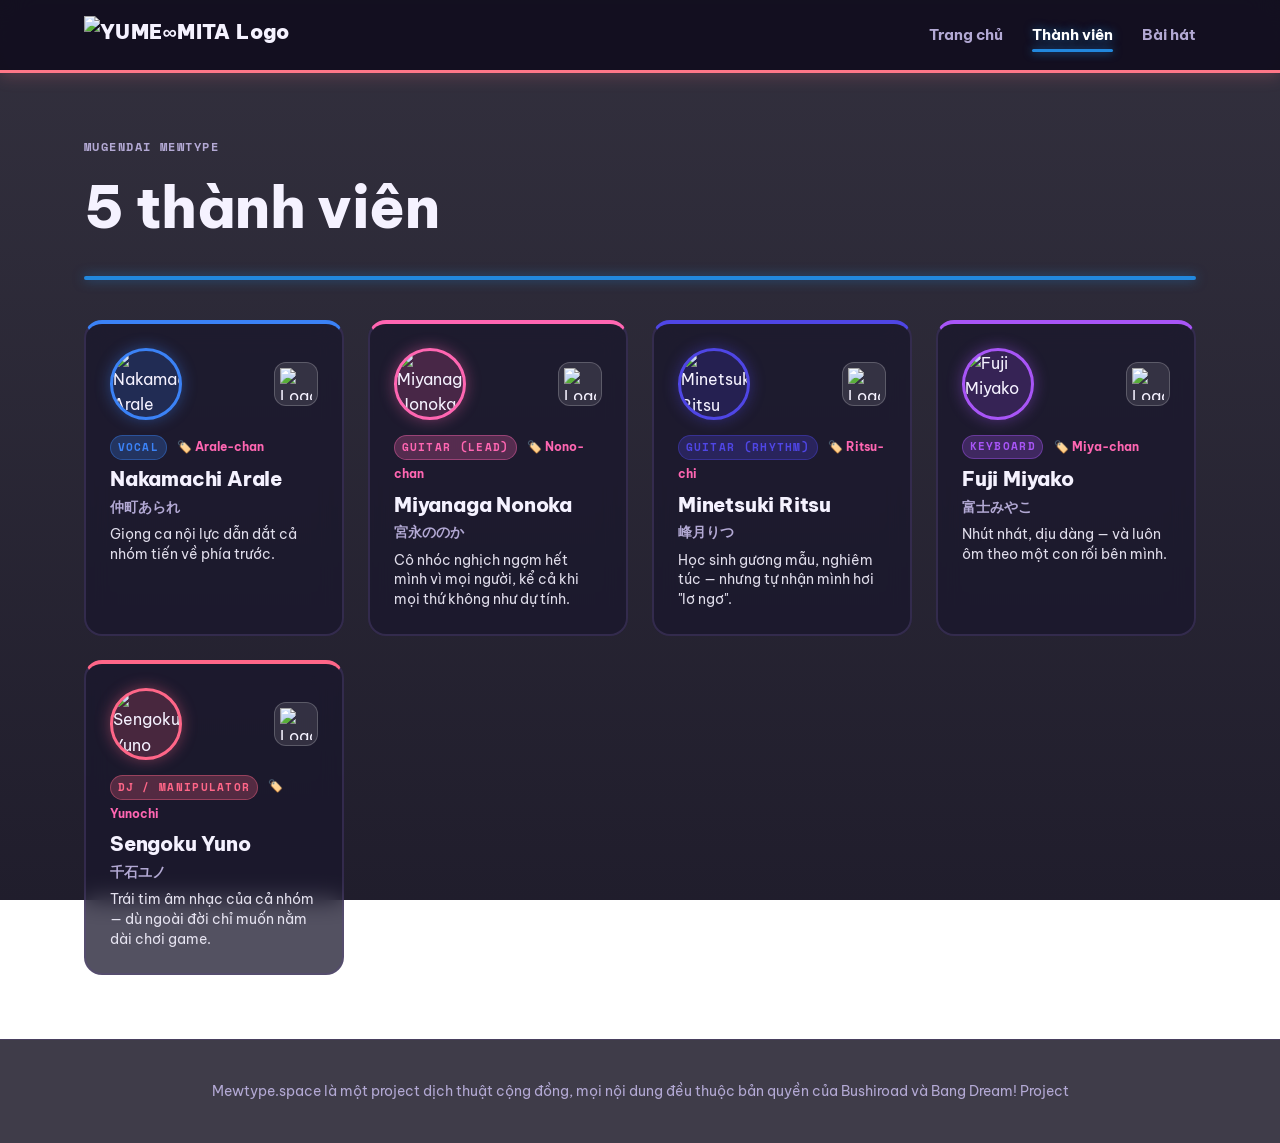
==== commit 7e93fbc2: "xd" ====
--- a/members/index.html
+++ b/members/index.html
@@ -34,7 +34,7 @@
 
 <footer class="site-footer">
   <div class="container">
-    <p>Trang fanmade, không thuộc/không đại diện cho Bushiroad, Craft Egg hay BanG Dream! Project.</p>
+        <p>Mewtype.space là một project dịch thuật cộng đồng, mọi nội dung đều thuộc bản quyền của Bushiroad và Bang Dream! Project</p>
   </div>
 </footer>
 
